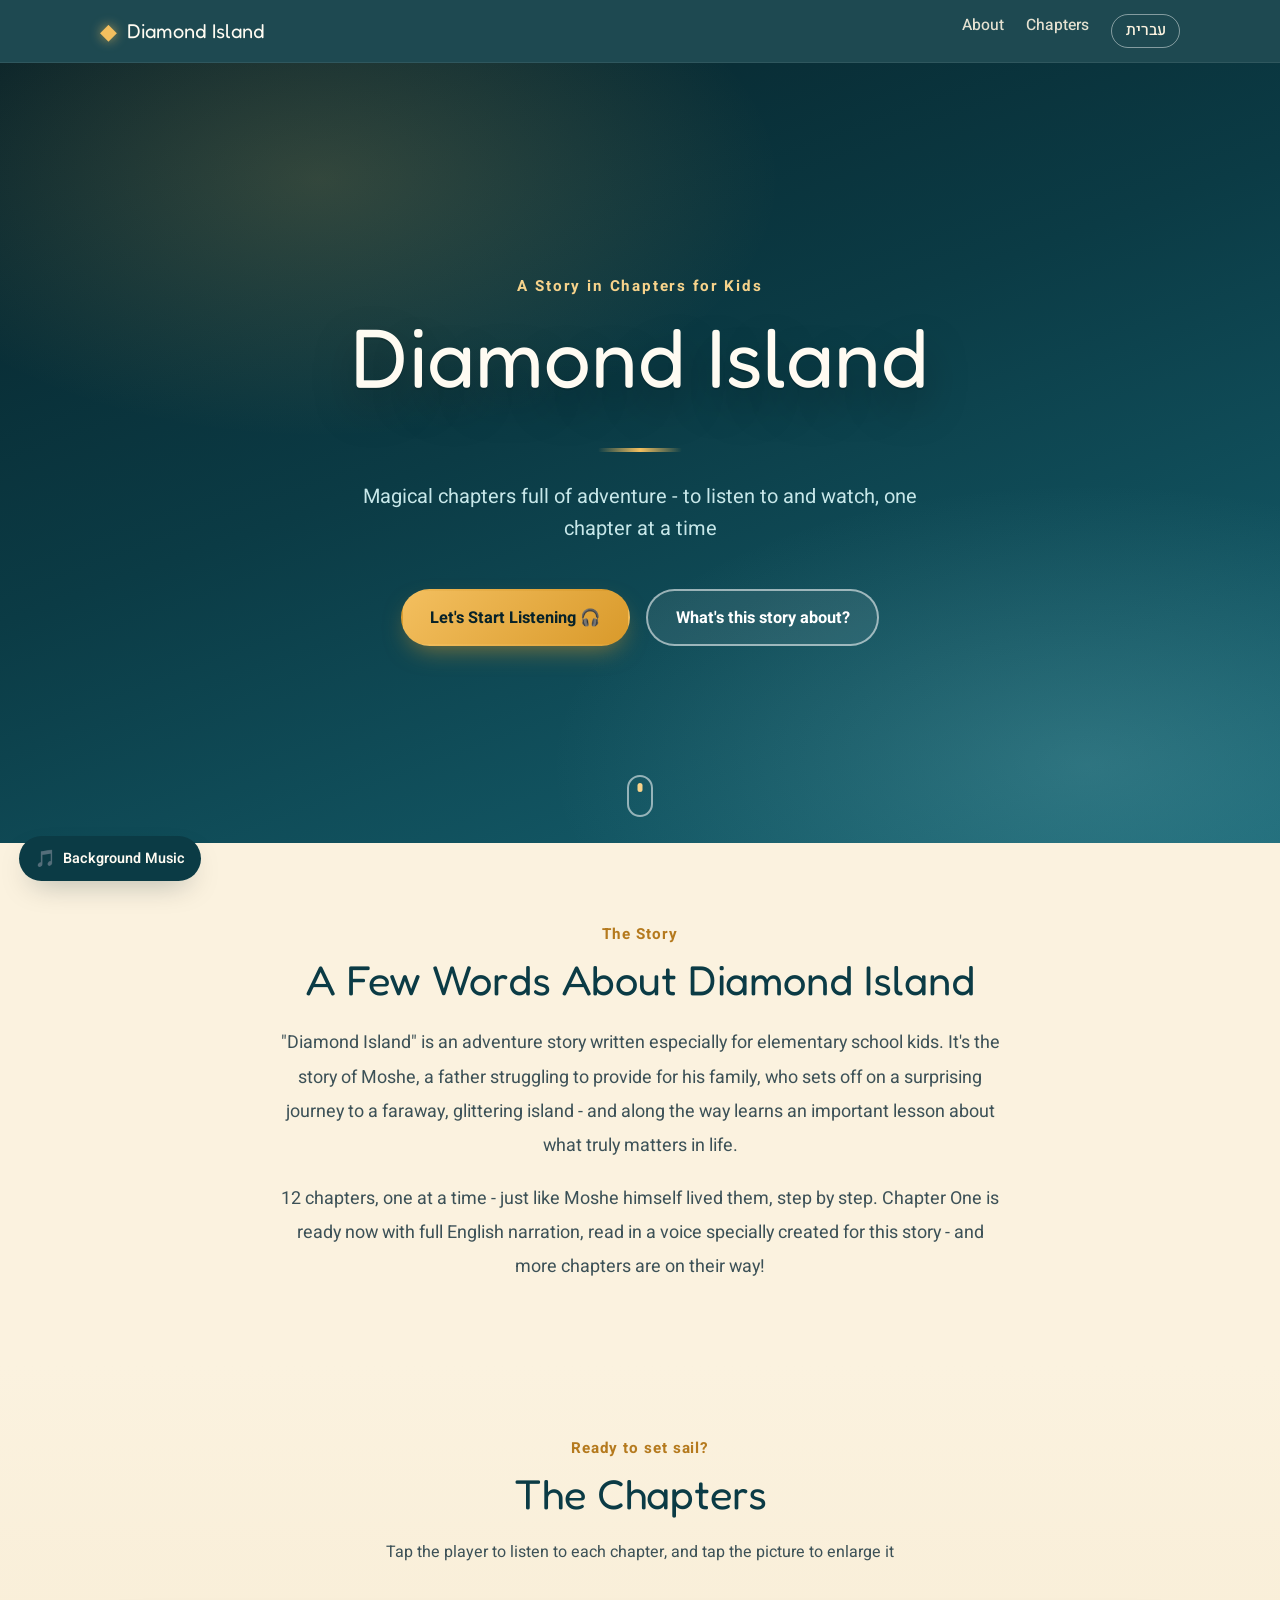
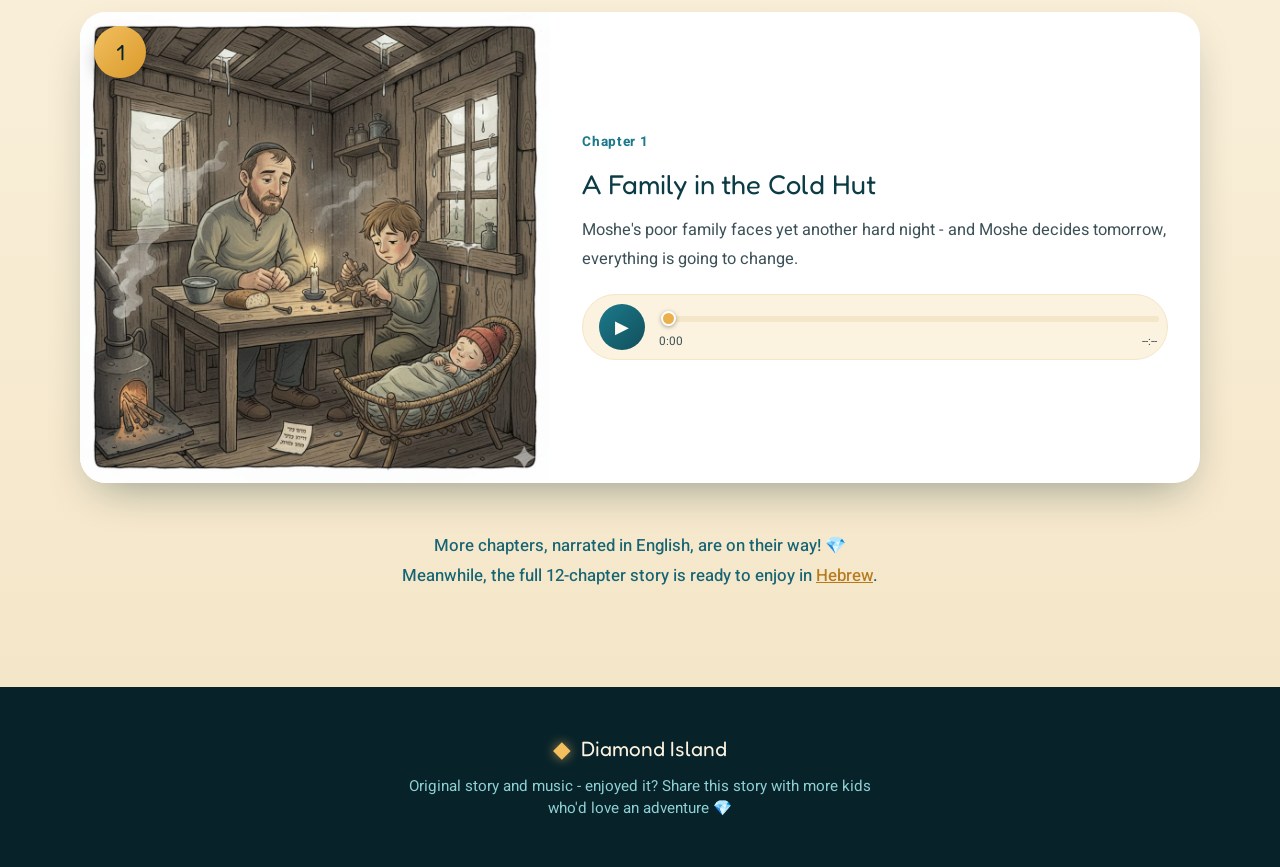
==== en/index.html @ a8e9e9fb "Add English version with Chapter 1 narration + language switcher New /en/ site (English UI, LTR, Fre" ====
<!DOCTYPE html>
<html lang="en" dir="ltr">
<head>
<meta charset="UTF-8">
<meta name="viewport" content="width=device-width, initial-scale=1, viewport-fit=cover">
<title>Diamond Island - A Story in Chapters</title>
<meta name="description" content="Diamond Island - an adventure story in chapters for elementary school kids. Narration, magical illustrations, and music, chapter by chapter.">
<meta name="theme-color" content="#0b4f5c">
<link rel="manifest" href="manifest.json">
<link rel="icon" href="../icons/favicon-32.png" sizes="32x32" type="image/png">
<link rel="icon" href="../icons/favicon-16.png" sizes="16x16" type="image/png">
<link rel="apple-touch-icon" href="../icons/apple-touch-icon.png">
<link rel="alternate" hreflang="he" href="../index.html">
<link rel="alternate" hreflang="en" href="./index.html">

<link rel="preconnect" href="https://fonts.googleapis.com">
<link rel="preconnect" href="https://fonts.gstatic.com" crossorigin>
<link href="https://fonts.googleapis.com/css2?family=Fredoka:wght@500;600;700&family=Heebo:wght@300;400;500;600;700;800&display=swap" rel="stylesheet">

<link rel="stylesheet" href="../css/style.css">
</head>
<body>

<div id="install-banner" class="install-banner" hidden>
  <div class="install-banner__icon">
    <img src="../icons/icon-192.png" alt="" width="44" height="44">
  </div>
  <div class="install-banner__text">
    <strong id="install-banner-title">Install the App</strong>
    <span id="install-banner-sub">Listen to the story offline too, right from your home screen</span>
  </div>
  <button id="install-banner-action" class="install-banner__btn" type="button">Install</button>
  <button id="install-banner-close" class="install-banner__close" type="button" aria-label="Close">✕</button>
</div>

<header class="site-header">
  <div class="site-header__inner">
    <a href="#top" class="brand">
      <span class="brand__diamond" aria-hidden="true">◆</span>
      <span class="brand__name">Diamond Island</span>
    </a>
    <nav class="site-nav" aria-label="Main navigation">
      <a href="#about">About</a>
      <a href="#chapters">Chapters</a>
      <a href="../index.html" class="lang-switch">עברית</a>
    </nav>
  </div>
</header>

<main id="top">

  <section class="hero" id="hero">
    <div class="hero__bg" aria-hidden="true"></div>
    <div class="hero__sparkles" aria-hidden="true"></div>
    <div class="hero__content">
      <p class="hero__eyebrow">A Story in Chapters for Kids</p>
      <h1 class="hero__title">Diamond Island</h1>
      <p class="hero__subtitle">Magical chapters full of adventure - to listen to and watch, one chapter at a time</p>
      <div class="hero__cta-row">
        <a href="#chapters" class="btn btn--primary">Let's Start Listening 🎧</a>
        <a href="#about" class="btn btn--ghost">What's this story about?</a>
      </div>
    </div>
    <div class="hero__scroll-hint" aria-hidden="true">
      <span></span>
    </div>
  </section>

  <section class="about" id="about">
    <div class="about__inner">
      <span class="section-eyebrow">The Story</span>
      <h2 class="section-title">A Few Words About Diamond Island</h2>
      <p class="about__text">
        "Diamond Island" is an adventure story written especially for elementary school kids.
        It's the story of Moshe, a father struggling to provide for his family, who sets off on a surprising journey
        to a faraway, glittering island - and along the way learns an important lesson about what truly matters in life.
      </p>
      <p class="about__text">
        12 chapters, one at a time - just like Moshe himself lived them, step by step.
        Chapter One is ready now with full English narration, read in a voice specially created for this story -
        and more chapters are on their way!
      </p>
    </div>
  </section>

  <section class="chapters" id="chapters">
    <div class="chapters__head">
      <span class="section-eyebrow">Ready to set sail?</span>
      <h2 class="section-title">The Chapters</h2>
      <p class="chapters__hint">Tap the player to listen to each chapter, and tap the picture to enlarge it</p>
    </div>
    <div id="chapters-list" class="chapters__list"><!-- injected by js/app.js --></div>
    <p class="chapters__more">More chapters, narrated in English, are on their way! 💎<br>Meanwhile, the full 12-chapter story is ready to enjoy in <a href="../index.html">Hebrew</a>.</p>
  </section>

</main>

<footer class="site-footer">
  <div class="site-footer__inner">
    <div class="site-footer__brand">
      <span class="brand__diamond" aria-hidden="true">◆</span>
      <span>Diamond Island</span>
    </div>
    <p class="site-footer__note">Original story and music - enjoyed it? Share this story with more kids who'd love an adventure 💎</p>
  </div>
</footer>

<div id="lightbox" class="lightbox" hidden>
  <button id="lightbox-close" class="lightbox__close" type="button" aria-label="Close">✕</button>
  <img id="lightbox-img" src="" alt="">
</div>

<button id="music-toggle" class="music-toggle" type="button" aria-pressed="false">
  <span class="music-toggle__icon">🎵</span>
  <span class="music-toggle__label">Background Music</span>
</button>
<audio id="background-music" src="../assets/audio/background-music.mp3" loop preload="none"></audio>

<script src="js/app.js" defer></script>
</body>
</html>
---- css/style.css ----
:root {
  --ink: #1b2c30;
  --ink-soft: #3c5157;

  --teal-950: #072229;
  --teal-900: #0b3b45;
  --teal-850: #0e4652;
  --teal-800: #114f5c;
  --teal-700: #166473;
  --teal-600: #1c7a8b;
  --teal-500: #2f9aa3;
  --teal-300: #8ecfd3;
  --teal-200: #c7e7e9;

  --sand-50: #fffbf2;
  --sand-100: #fbf2df;
  --sand-200: #f4e6c8;

  --gold-700: #b57a1e;
  --gold-600: #d99a2b;
  --gold-500: #eab04a;
  --gold-400: #f3bf5f;
  --gold-300: #f7d38b;
  --gold-100: #fdecc8;

  --white: #ffffff;

  --font-display: "Suez One", "David Libre", serif;
  --font-body: "Heebo", "Segoe UI", Arial, sans-serif;

  --shadow-soft: 0 12px 30px -12px rgba(7, 34, 41, 0.35);
  --shadow-card: 0 18px 45px -18px rgba(7, 34, 41, 0.45);
  --radius-lg: 26px;
  --radius-md: 18px;
  --radius-sm: 12px;

  --container-w: 1120px;

  color-scheme: light;
}

html[lang="en"] {
  --font-display: "Fredoka", "Quicksand", sans-serif;
}

* { box-sizing: border-box; }
html { scroll-behavior: smooth; }

html {
  max-width: 100%;
  overflow-x: hidden;
}

body {
  margin: 0;
  font-family: var(--font-body);
  color: var(--ink);
  background: var(--sand-100);
  -webkit-font-smoothing: antialiased;
  max-width: 100%;
  overflow-x: hidden;
}

img { max-width: 100%; display: block; }
a { color: inherit; }

h1, h2, h3 {
  font-family: var(--font-display);
  font-weight: 400;
  margin: 0;
}

.btn {
  display: inline-flex;
  align-items: center;
  justify-content: center;
  gap: 0.5em;
  padding: 0.9em 1.7em;
  border-radius: 999px;
  font-family: var(--font-body);
  font-weight: 700;
  font-size: 1.02rem;
  text-decoration: none;
  border: 2px solid transparent;
  cursor: pointer;
  transition: transform 0.18s ease, box-shadow 0.18s ease, background-color 0.18s ease;
}
.btn:hover { transform: translateY(-2px); }
.btn:active { transform: translateY(0); }
.btn:focus-visible { outline: 3px solid var(--gold-300); outline-offset: 3px; }

.btn--primary {
  background: linear-gradient(135deg, var(--gold-400), var(--gold-600));
  color: var(--teal-950);
  box-shadow: 0 10px 24px -8px rgba(217, 154, 43, 0.6);
}
.btn--primary:hover { box-shadow: 0 14px 30px -8px rgba(217, 154, 43, 0.75); }

.btn--ghost {
  background: rgba(255, 255, 255, 0.08);
  color: var(--white);
  border-color: rgba(255, 255, 255, 0.55);
}
.btn--ghost:hover { background: rgba(255, 255, 255, 0.18); }

.section-eyebrow {
  display: block;
  font-weight: 700;
  letter-spacing: 0.06em;
  color: var(--gold-700);
  font-size: 0.95rem;
  margin-bottom: 0.6em;
}
.section-title {
  font-size: clamp(1.8rem, 4vw, 2.6rem);
  color: var(--teal-900);
  margin-bottom: 0.5em;
  line-height: 1.25;
}

/* ---------- Header ---------- */
.site-header {
  position: sticky;
  top: 0;
  z-index: 40;
  background: rgba(11, 59, 69, 0.92);
  backdrop-filter: blur(8px);
  border-bottom: 1px solid rgba(255, 255, 255, 0.08);
}
.site-header__inner {
  max-width: var(--container-w);
  margin: 0 auto;
  padding: 0.85rem 1.25rem;
  display: flex;
  align-items: center;
  justify-content: space-between;
  flex-wrap: wrap;
  row-gap: 0.4rem;
  gap: 1rem;
}
.brand {
  display: inline-flex;
  align-items: center;
  gap: 0.5em;
  text-decoration: none;
  color: var(--sand-50);
  font-family: var(--font-display);
  font-size: 1.25rem;
}
.brand__diamond {
  color: var(--gold-400);
  font-size: 1.1em;
  filter: drop-shadow(0 0 6px rgba(243, 191, 95, 0.7));
}
.site-nav { display: flex; gap: 1.4rem; }
.site-nav a {
  text-decoration: none;
  color: var(--sand-100);
  font-weight: 500;
  font-size: 0.98rem;
  opacity: 0.9;
  transition: opacity 0.15s ease, color 0.15s ease;
}
.site-nav a:hover { opacity: 1; color: var(--gold-300); }
.site-nav a:focus-visible { outline: 2px solid var(--gold-300); outline-offset: 4px; }
.site-nav a.lang-switch {
  border: 1.5px solid rgba(255, 255, 255, 0.45);
  border-radius: 999px;
  padding: 0.3em 0.85em;
  opacity: 1;
}
.site-nav a.lang-switch:hover { border-color: var(--gold-300); }

/* ---------- Install banner ---------- */
.install-banner {
  position: sticky;
  top: 0;
  z-index: 50;
  display: flex;
  align-items: center;
  gap: 0.8rem;
  padding: 0.7rem 1rem;
  background: linear-gradient(90deg, var(--teal-950), var(--teal-800));
  color: var(--sand-50);
  border-bottom: 2px solid var(--gold-500);
}
.install-banner[hidden] { display: none; }
.install-banner__icon img { border-radius: 10px; display: block; }
.install-banner__text { display: flex; flex-direction: column; flex: 1; min-width: 0; }
.install-banner__text strong { font-size: 0.95rem; }
.install-banner__text span { font-size: 0.78rem; opacity: 0.85; }
.install-banner__btn {
  flex-shrink: 0;
  background: var(--gold-400);
  color: var(--teal-950);
  border: none;
  border-radius: 999px;
  padding: 0.55em 1.1em;
  font-weight: 700;
  font-family: var(--font-body);
  cursor: pointer;
}
.install-banner__btn:hover { background: var(--gold-300); }
.install-banner__close {
  flex-shrink: 0;
  background: transparent;
  border: none;
  color: var(--sand-100);
  font-size: 1.1rem;
  cursor: pointer;
  padding: 0.3em;
  opacity: 0.75;
}
.install-banner__close:hover { opacity: 1; }

.install-steps {
  display: none;
  position: fixed;
  inset: auto 1rem 1rem 1rem;
  z-index: 60;
  background: var(--white);
  color: var(--ink);
  border-radius: var(--radius-md);
  padding: 1.1rem 1.2rem;
  box-shadow: var(--shadow-card);
  max-width: 420px;
  margin: 0 auto;
}
.install-steps.is-open { display: block; }
.install-steps h3 { font-size: 1.1rem; margin-bottom: 0.5em; color: var(--teal-900); }
.install-steps ol { margin: 0; padding-inline-start: 1.2em; line-height: 1.7; }
.install-steps__close {
  position: absolute;
  top: 0.6rem;
  left: 0.6rem;
  background: none;
  border: none;
  font-size: 1.1rem;
  cursor: pointer;
  color: var(--ink-soft);
}

/* ---------- Hero ---------- */
.hero {
  position: relative;
  min-height: min(92vh, 780px);
  display: flex;
  align-items: center;
  justify-content: center;
  overflow: hidden;
  padding: 6rem 1.25rem 5rem;
  text-align: center;
}
.hero__bg {
  position: absolute;
  inset: 0;
  z-index: 0;
  background:
    radial-gradient(60% 55% at 25% 15%, rgba(243, 191, 95, 0.18), transparent 60%),
    radial-gradient(70% 60% at 85% 90%, rgba(142, 207, 211, 0.22), transparent 60%),
    linear-gradient(160deg, var(--teal-950) 0%, var(--teal-900) 45%, var(--teal-700) 100%);
}
.hero__sparkles { position: absolute; inset: 0; z-index: 1; pointer-events: none; }
.sparkle {
  position: absolute;
  color: var(--gold-300);
  opacity: 0;
  animation: sparkle-twinkle 3.6s ease-in-out infinite;
  filter: drop-shadow(0 0 4px rgba(247, 211, 139, 0.75));
}
@keyframes sparkle-twinkle {
  0%, 100% { opacity: 0; transform: scale(0.5) rotate(0deg); }
  50% { opacity: 1; transform: scale(1.1) rotate(20deg); }
}
.hero__content { position: relative; z-index: 2; width: 100%; max-width: 760px; }
.hero__eyebrow {
  color: var(--gold-300);
  font-weight: 700;
  letter-spacing: 0.12em;
  font-size: 0.95rem;
  margin: 0 0 0.9em;
}
.hero__title {
  font-size: clamp(2.8rem, 8vw, 5.2rem);
  color: var(--sand-50);
  text-shadow: 0 2px 0 rgba(0,0,0,0.15), 0 18px 40px rgba(0,0,0,0.35);
  line-height: 1.1;
  margin-bottom: 0.35em;
}
.hero__title::after {
  content: "";
  display: block;
  width: 84px;
  height: 4px;
  margin: 0.55em auto 0;
  background: linear-gradient(90deg, transparent, var(--gold-400), transparent);
  border-radius: 4px;
}
.hero__subtitle {
  color: var(--teal-200);
  font-size: clamp(1rem, 2.4vw, 1.25rem);
  line-height: 1.6;
  margin: 0 auto 2.2em;
  max-width: 560px;
}
.hero__cta-row {
  display: flex;
  flex-wrap: wrap;
  gap: 1rem;
  justify-content: center;
}
.hero__scroll-hint {
  position: absolute;
  bottom: 1.6rem;
  left: 50%;
  transform: translateX(-50%);
  z-index: 2;
  width: 26px;
  height: 42px;
  border: 2px solid rgba(255,255,255,0.55);
  border-radius: 14px;
}
.hero__scroll-hint span {
  position: absolute;
  top: 6px;
  left: 50%;
  transform: translateX(-50%);
  width: 5px;
  height: 9px;
  border-radius: 3px;
  background: var(--gold-300);
  animation: scroll-hint 1.8s ease-in-out infinite;
}
@keyframes scroll-hint {
  0% { opacity: 1; top: 6px; }
  70% { opacity: 0; top: 20px; }
  100% { opacity: 0; top: 6px; }
}

/* ---------- About ---------- */
.about {
  background: var(--sand-100);
  padding: 5rem 1.25rem;
}
.about__inner {
  max-width: 720px;
  margin: 0 auto;
  text-align: center;
}
.about__text {
  font-size: 1.12rem;
  line-height: 1.9;
  color: var(--ink-soft);
  margin: 0 0 1.1em;
}
.about__text:last-child { margin-bottom: 0; }

/* ---------- Chapters ---------- */
.chapters {
  background: linear-gradient(180deg, var(--sand-100), var(--sand-200));
  padding: 4.5rem 1.25rem 6rem;
}
.chapters__head {
  max-width: var(--container-w);
  margin: 0 auto 3rem;
  text-align: center;
}
.chapters__hint { color: var(--ink-soft); font-size: 1rem; }
.chapters__more {
  max-width: 640px;
  margin: 3rem auto 0;
  text-align: center;
  color: var(--teal-700);
  font-size: 1.05rem;
  line-height: 1.8;
  font-weight: 500;
}
.chapters__more a { color: var(--gold-700); text-decoration: underline; }

.chapters__list {
  max-width: var(--container-w);
  margin: 0 auto;
  display: flex;
  flex-direction: column;
  gap: 2.4rem;
}

.chapter-card {
  display: grid;
  grid-template-columns: minmax(0, 1fr);
  background: var(--white);
  border-radius: var(--radius-lg);
  overflow: hidden;
  box-shadow: var(--shadow-card);
  position: relative;
  max-width: 100%;
}
@media (min-width: 820px) {
  .chapter-card { grid-template-columns: 42% minmax(0, 1fr); align-items: stretch; }
  .chapter-card--reverse { grid-template-columns: minmax(0, 1fr) 42%; }
  .chapter-card--reverse .chapter-card__media { order: 2; }
  .chapter-card--reverse .chapter-card__body { order: 1; }
}

.chapter-card__media {
  position: relative;
  min-height: 240px;
  background: var(--teal-900);
}
.chapter-card__media img {
  width: 100%;
  height: 100%;
  object-fit: cover;
  cursor: zoom-in;
  transition: transform 0.5s ease, opacity 0.3s ease;
}
.chapter-card__media:hover img { transform: scale(1.035); }

.chapter-card__number {
  position: absolute;
  top: 14px;
  inset-inline-start: 14px;
  width: 52px;
  height: 52px;
  border-radius: 50%;
  background: linear-gradient(135deg, var(--gold-400), var(--gold-600));
  color: var(--teal-950);
  font-family: var(--font-display);
  font-size: 1.35rem;
  display: flex;
  align-items: center;
  justify-content: center;
  box-shadow: 0 8px 18px -4px rgba(0,0,0,0.4);
  z-index: 2;
}

.chapter-card__thumb {
  position: absolute;
  bottom: 12px;
  inset-inline-end: 12px;
  width: 64px;
  height: 64px;
  border-radius: 12px;
  overflow: hidden;
  border: 3px solid var(--sand-50);
  box-shadow: 0 8px 18px -4px rgba(0,0,0,0.45);
  cursor: pointer;
  background: var(--teal-800);
  z-index: 2;
  padding: 0;
}
.chapter-card__thumb img { width: 100%; height: 100%; object-fit: cover; }
.chapter-card__thumb:hover { transform: translateY(-2px); }
.chapter-card__thumb:focus-visible { outline: 3px solid var(--gold-300); outline-offset: 2px; }

.chapter-card__body {
  padding: 1.9rem 2rem 2.1rem;
  display: flex;
  flex-direction: column;
  justify-content: center;
  gap: 0.9rem;
}
.chapter-card__eyebrow {
  color: var(--teal-600);
  font-weight: 700;
  font-size: 0.85rem;
  letter-spacing: 0.05em;
}
.chapter-card__title {
  font-size: clamp(1.35rem, 2.6vw, 1.7rem);
  color: var(--teal-900);
  line-height: 1.3;
}
.chapter-card__teaser {
  color: var(--ink-soft);
  line-height: 1.75;
  font-size: 1.02rem;
  margin: 0;
}

/* ---------- Audio player ---------- */
.player {
  display: flex;
  align-items: center;
  gap: 0.85rem;
  background: var(--sand-100);
  border: 1px solid var(--sand-200);
  border-radius: 999px;
  padding: 0.55rem 0.6rem 0.55rem 1rem;
  margin-top: 0.4rem;
}
.player__btn {
  flex-shrink: 0;
  width: 46px;
  height: 46px;
  border-radius: 50%;
  border: none;
  background: linear-gradient(135deg, var(--teal-600), var(--teal-800));
  color: var(--sand-50);
  font-size: 1.1rem;
  cursor: pointer;
  display: flex;
  align-items: center;
  justify-content: center;
  transition: transform 0.15s ease, background 0.15s ease;
}
.player__btn:hover { transform: scale(1.06); }
.player__btn:focus-visible { outline: 3px solid var(--gold-500); outline-offset: 2px; }
.player__btn.is-playing { background: linear-gradient(135deg, var(--gold-400), var(--gold-600)); color: var(--teal-950); }

.player__body { flex: 1 1 auto; min-width: 0; }
.player__seek {
  -webkit-appearance: none;
  appearance: none;
  width: 100%;
  height: 6px;
  border-radius: 999px;
  background: var(--sand-200);
  cursor: pointer;
  accent-color: var(--gold-600);
}
.player__seek::-webkit-slider-thumb {
  -webkit-appearance: none;
  width: 15px;
  height: 15px;
  border-radius: 50%;
  background: var(--gold-500);
  border: 2px solid var(--white);
  box-shadow: 0 1px 4px rgba(0,0,0,0.35);
  cursor: pointer;
}
.player__times {
  display: flex;
  justify-content: space-between;
  font-size: 0.74rem;
  color: var(--ink-soft);
  margin-top: 0.25rem;
  font-variant-numeric: tabular-nums;
}
.player__label {
  flex-shrink: 0;
  font-size: 0.78rem;
  color: var(--teal-700);
  font-weight: 600;
  white-space: nowrap;
}

/* ---------- Footer ---------- */
.site-footer {
  background: var(--teal-950);
  color: var(--sand-100);
  padding: 3rem 1.25rem;
}
.site-footer__inner {
  max-width: var(--container-w);
  margin: 0 auto;
  text-align: center;
}
.site-footer__brand {
  display: inline-flex;
  align-items: center;
  gap: 0.5em;
  font-family: var(--font-display);
  font-size: 1.3rem;
  margin-bottom: 0.6em;
}
.site-footer__note { color: var(--teal-300); font-size: 0.95rem; max-width: 480px; margin: 0 auto; }

/* ---------- Lightbox ---------- */
.lightbox {
  position: fixed;
  inset: 0;
  z-index: 100;
  background: rgba(7, 34, 41, 0.92);
  display: flex;
  align-items: center;
  justify-content: center;
  padding: 3rem 1.5rem;
  backdrop-filter: blur(3px);
}
.lightbox[hidden] { display: none; }
.lightbox img {
  max-width: min(92vw, 820px);
  max-height: 86vh;
  border-radius: var(--radius-md);
  box-shadow: 0 30px 70px rgba(0,0,0,0.5);
}
.lightbox__close {
  position: absolute;
  top: 1.2rem;
  inset-inline-end: 1.4rem;
  width: 44px;
  height: 44px;
  border-radius: 50%;
  border: none;
  background: rgba(255,255,255,0.12);
  color: var(--white);
  font-size: 1.2rem;
  cursor: pointer;
}
.lightbox__close:hover { background: rgba(255,255,255,0.24); }

/* ---------- Background music toggle ---------- */
.music-toggle {
  position: fixed;
  bottom: 1.2rem;
  inset-inline-start: 1.2rem;
  z-index: 30;
  display: flex;
  align-items: center;
  gap: 0.5em;
  padding: 0.7em 1.1em;
  border-radius: 999px;
  border: none;
  background: var(--teal-900);
  color: var(--sand-50);
  box-shadow: var(--shadow-soft);
  cursor: pointer;
  font-family: var(--font-body);
  font-size: 0.9rem;
  font-weight: 600;
}
.music-toggle:hover { background: var(--teal-800); }
.music-toggle:focus-visible { outline: 3px solid var(--gold-400); outline-offset: 2px; }
.music-toggle__icon { font-size: 1.05rem; }
.music-toggle.is-on { background: linear-gradient(135deg, var(--gold-400), var(--gold-600)); color: var(--teal-950); }
.music-toggle.is-on .music-toggle__icon { animation: bounce 1.1s ease-in-out infinite; }
@keyframes bounce {
  0%, 100% { transform: translateY(0); }
  50% { transform: translateY(-3px); }
}

@media (max-width: 560px) {
  .music-toggle__label { display: none; }
  .music-toggle { padding: 0.85em; }
}

/* ---------- Reveal-on-scroll ---------- */
.chapter-card {
  opacity: 0;
  transform: translateY(28px);
  transition: opacity 0.6s ease, transform 0.6s ease;
}
.chapter-card.is-visible {
  opacity: 1;
  transform: translateY(0);
}

@media (prefers-reduced-motion: reduce) {
  * { animation-duration: 0.01ms !important; animation-iteration-count: 1 !important; transition-duration: 0.01ms !important; scroll-behavior: auto !important; }
}
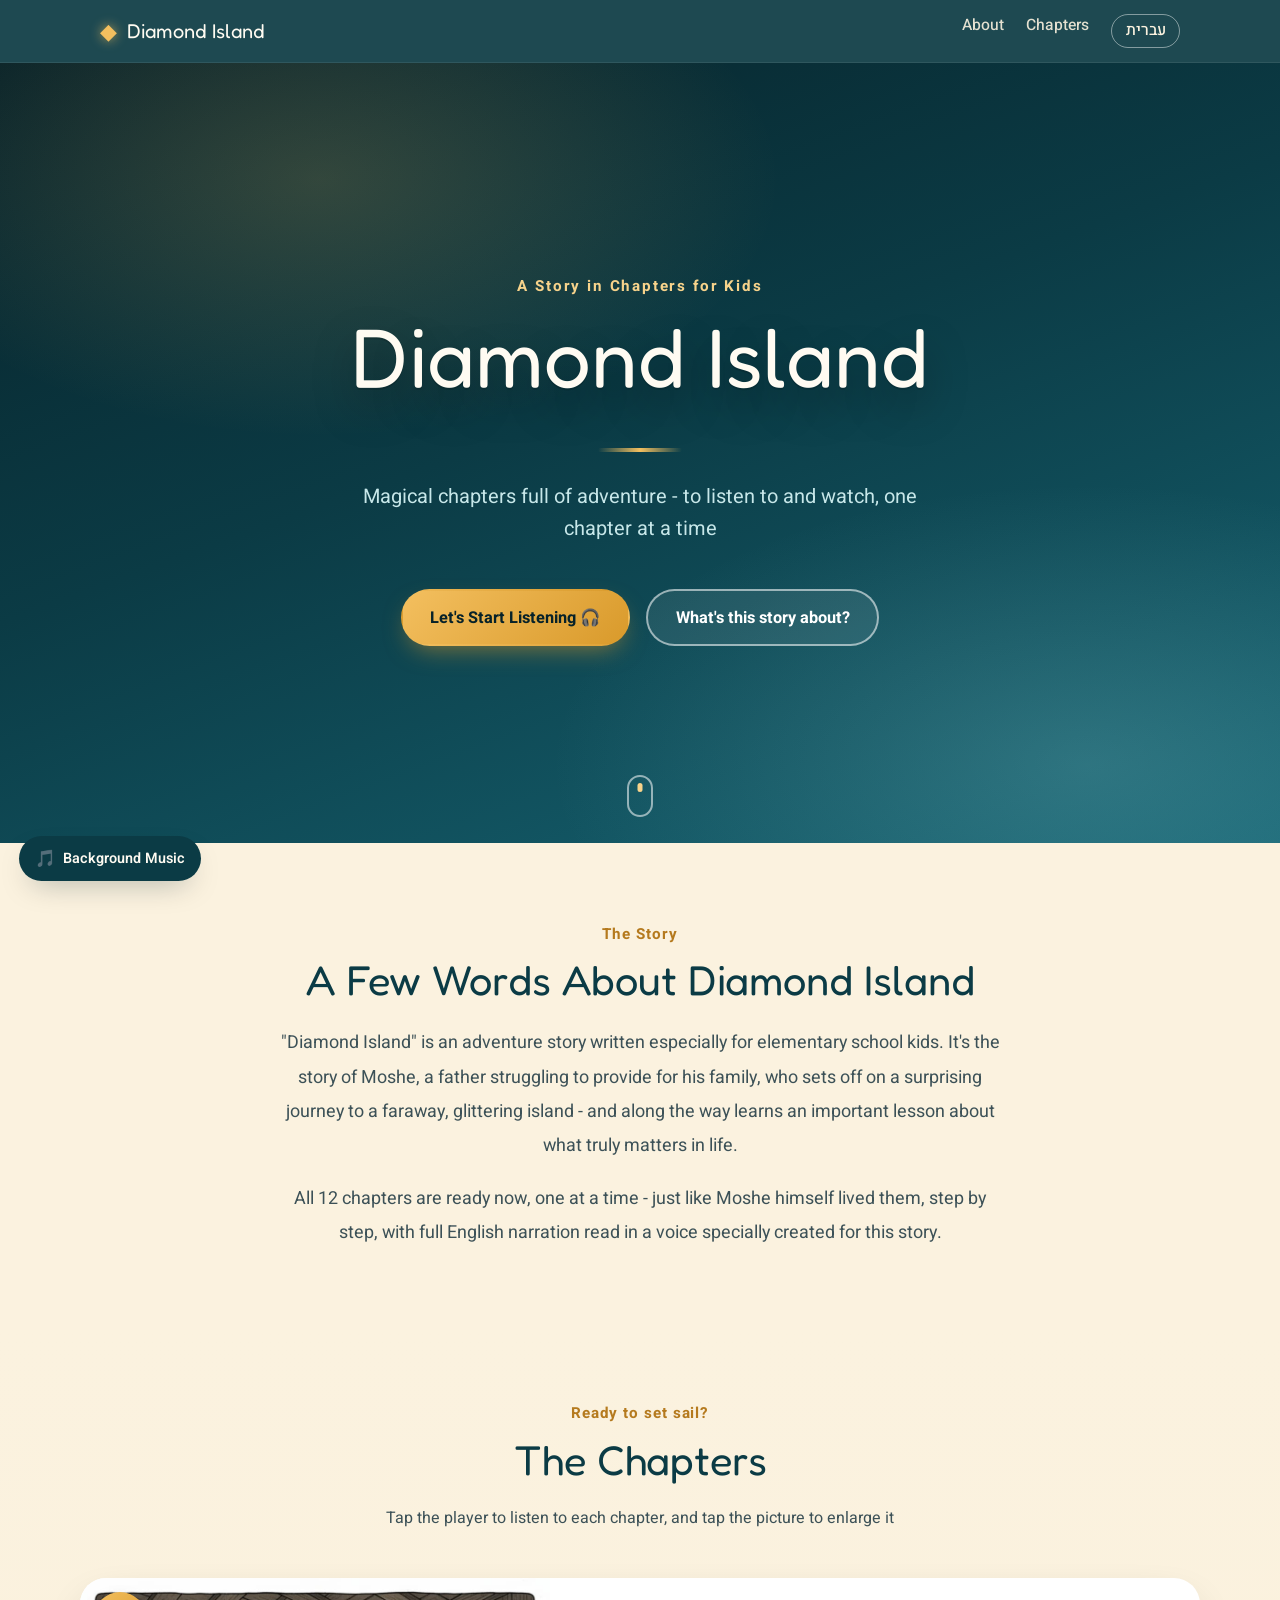
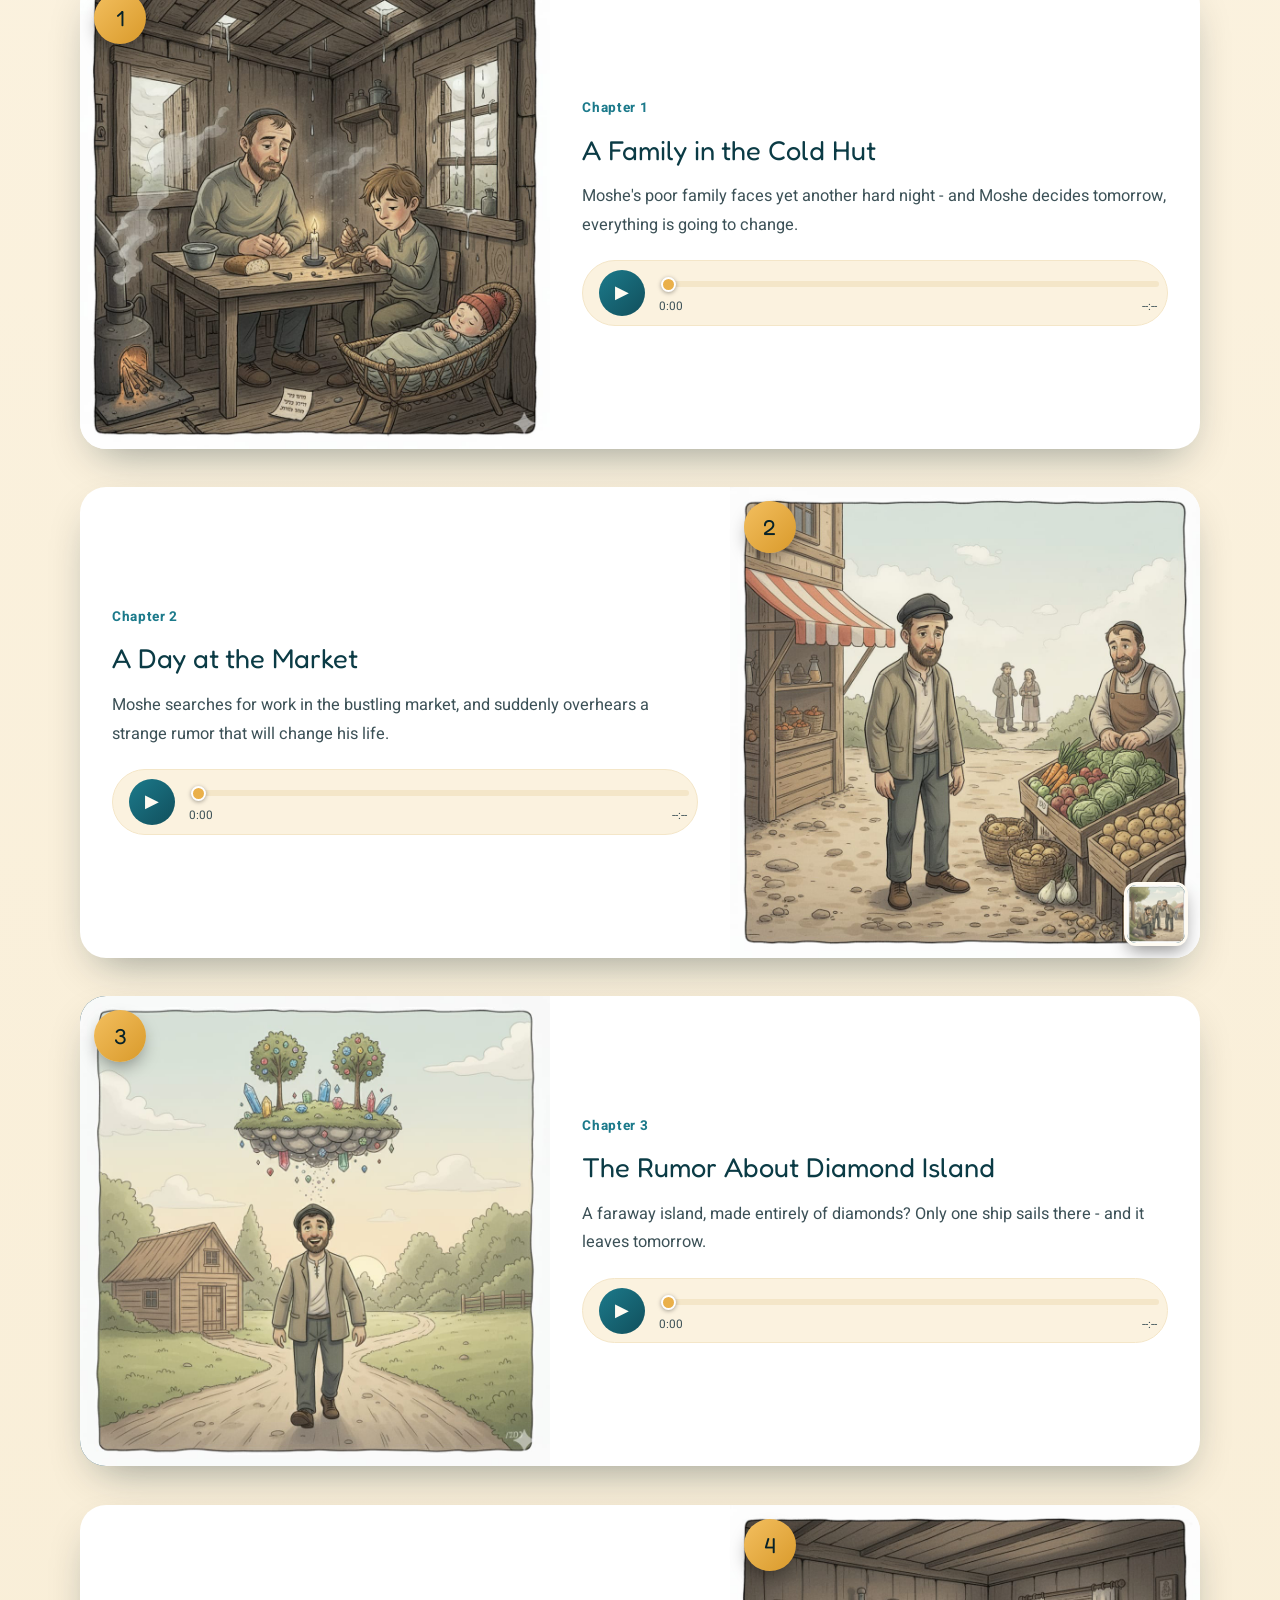
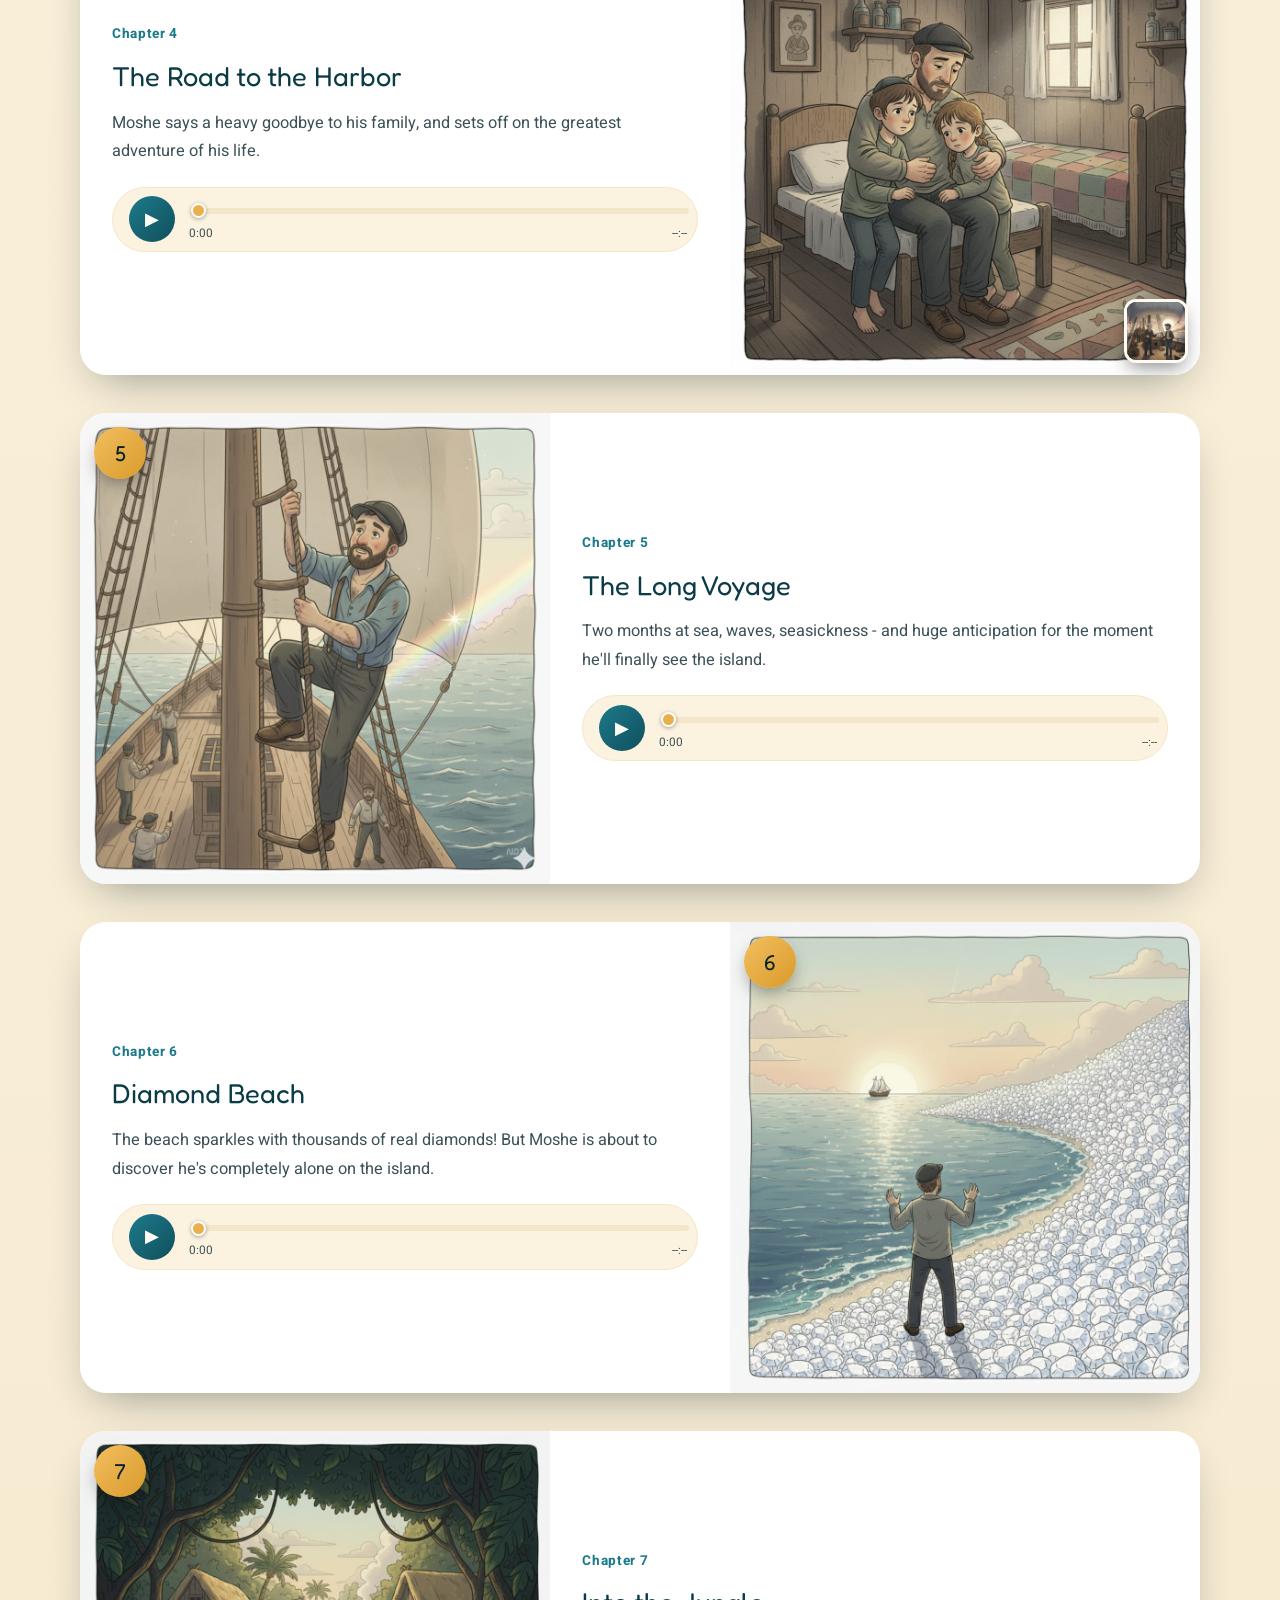
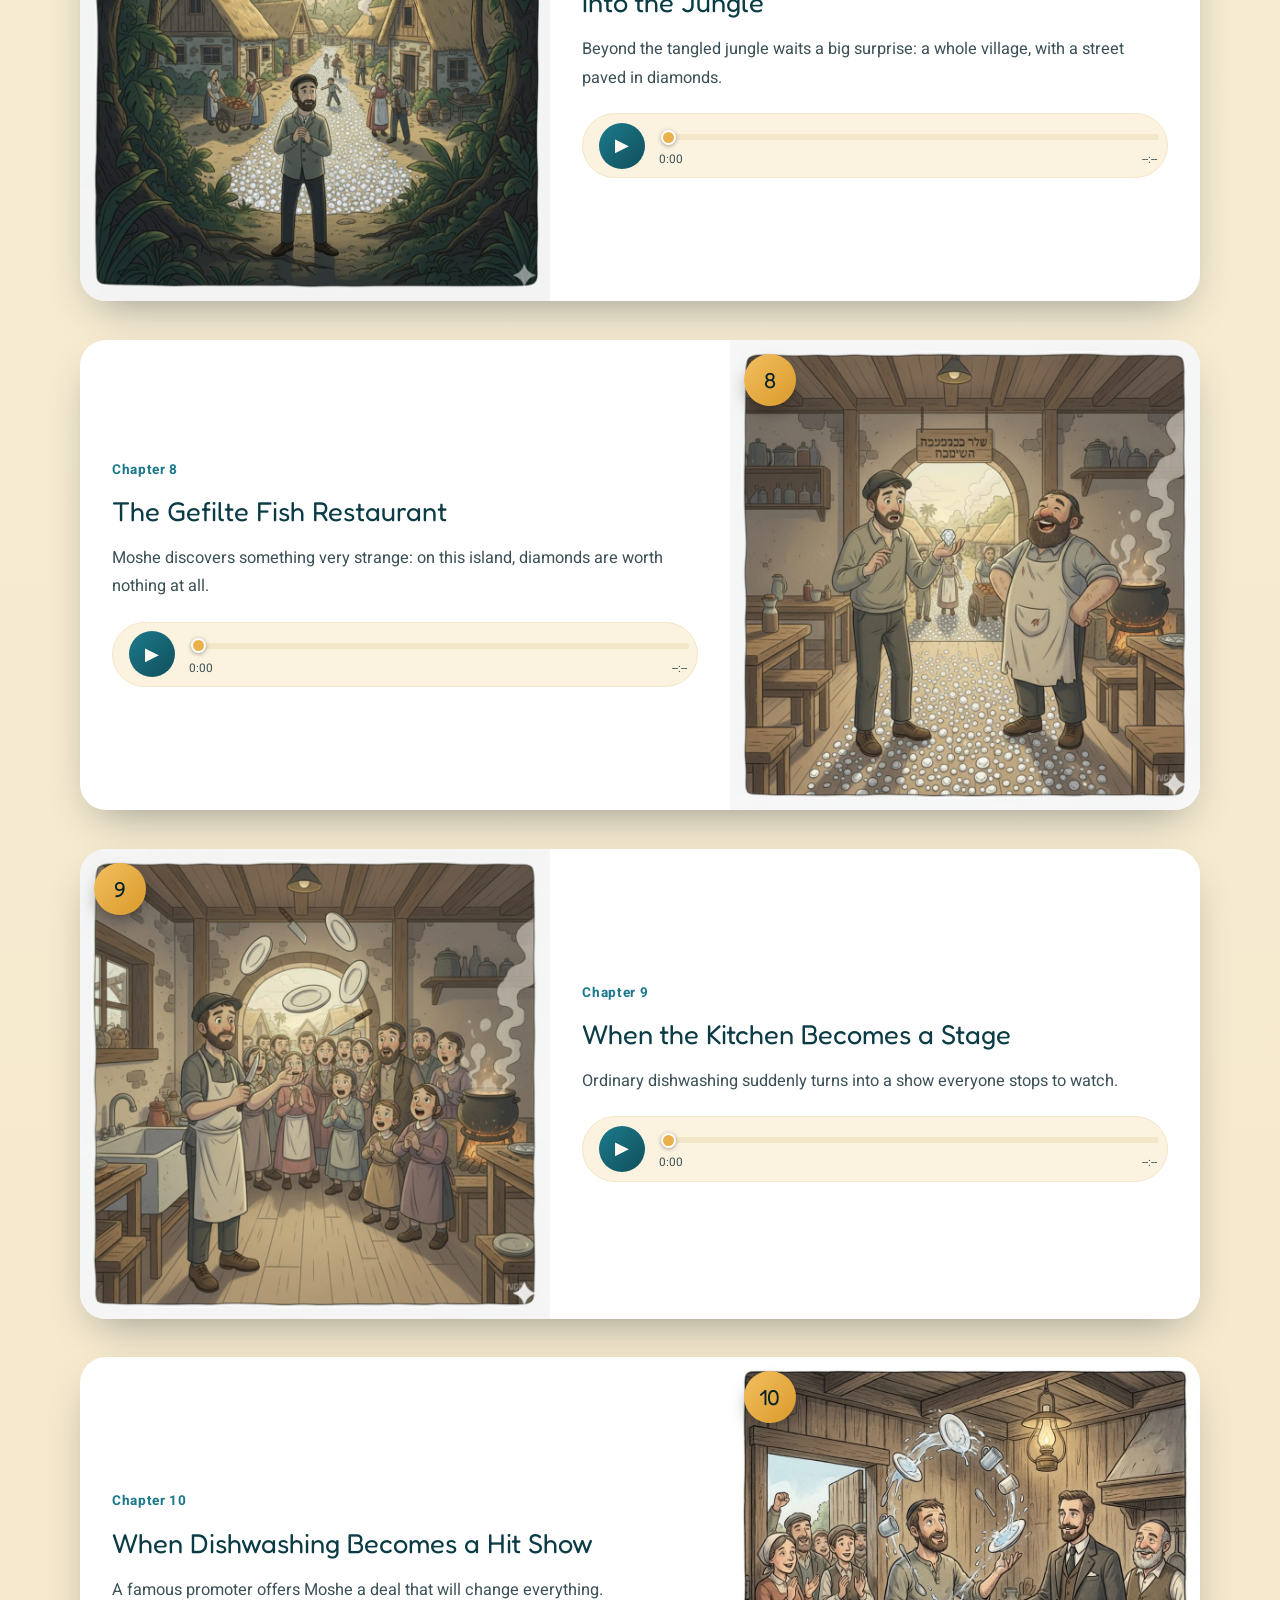
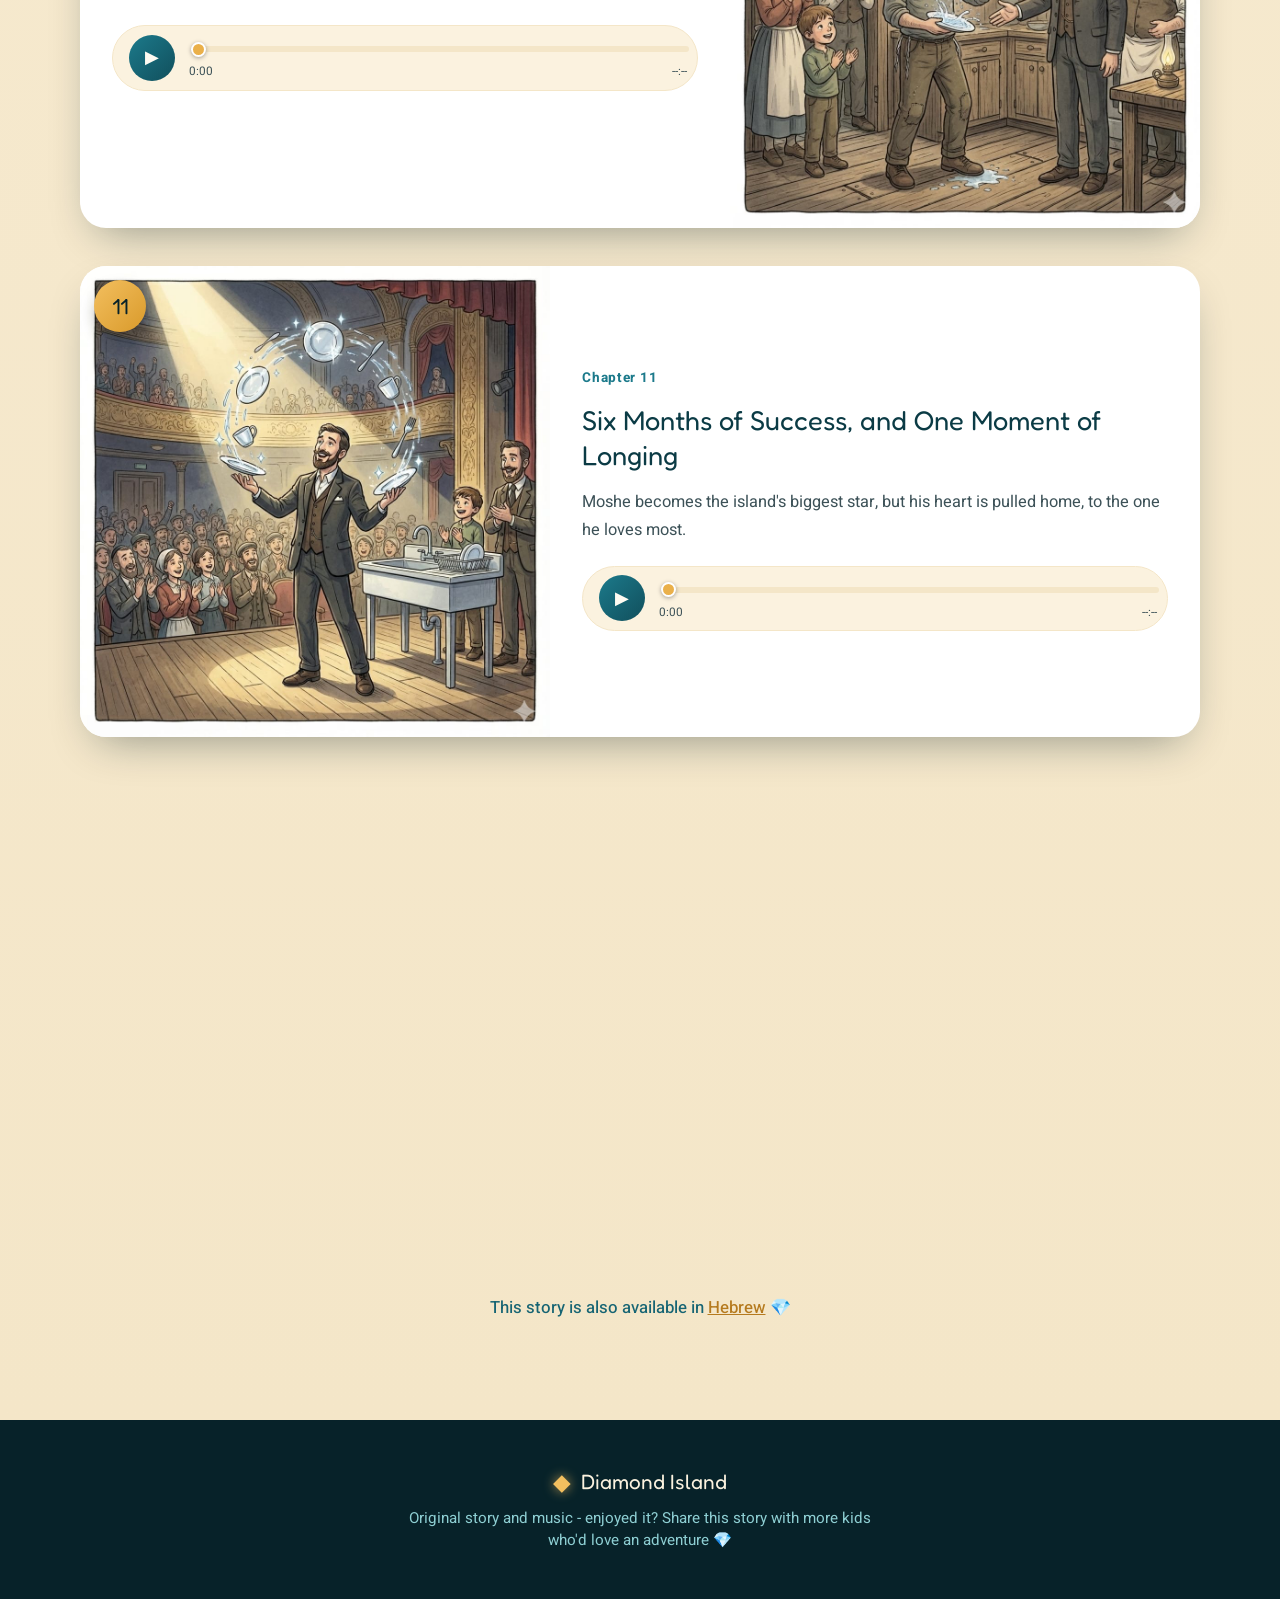
==== commit f4b6ca53: "Add full English narration for all 12 chapters, with background music - Populate the English site wi" ====
--- a/en/index.html
+++ b/en/index.html
@@ -76,9 +76,8 @@
         to a faraway, glittering island - and along the way learns an important lesson about what truly matters in life.
       </p>
       <p class="about__text">
-        12 chapters, one at a time - just like Moshe himself lived them, step by step.
-        Chapter One is ready now with full English narration, read in a voice specially created for this story -
-        and more chapters are on their way!
+        All 12 chapters are ready now, one at a time - just like Moshe himself lived them, step by step,
+        with full English narration read in a voice specially created for this story.
       </p>
     </div>
   </section>
@@ -90,7 +89,7 @@
       <p class="chapters__hint">Tap the player to listen to each chapter, and tap the picture to enlarge it</p>
     </div>
     <div id="chapters-list" class="chapters__list"><!-- injected by js/app.js --></div>
-    <p class="chapters__more">More chapters, narrated in English, are on their way! 💎<br>Meanwhile, the full 12-chapter story is ready to enjoy in <a href="../index.html">Hebrew</a>.</p>
+    <p class="chapters__more">This story is also available in <a href="../index.html">Hebrew</a> 💎</p>
   </section>
 
 </main>
